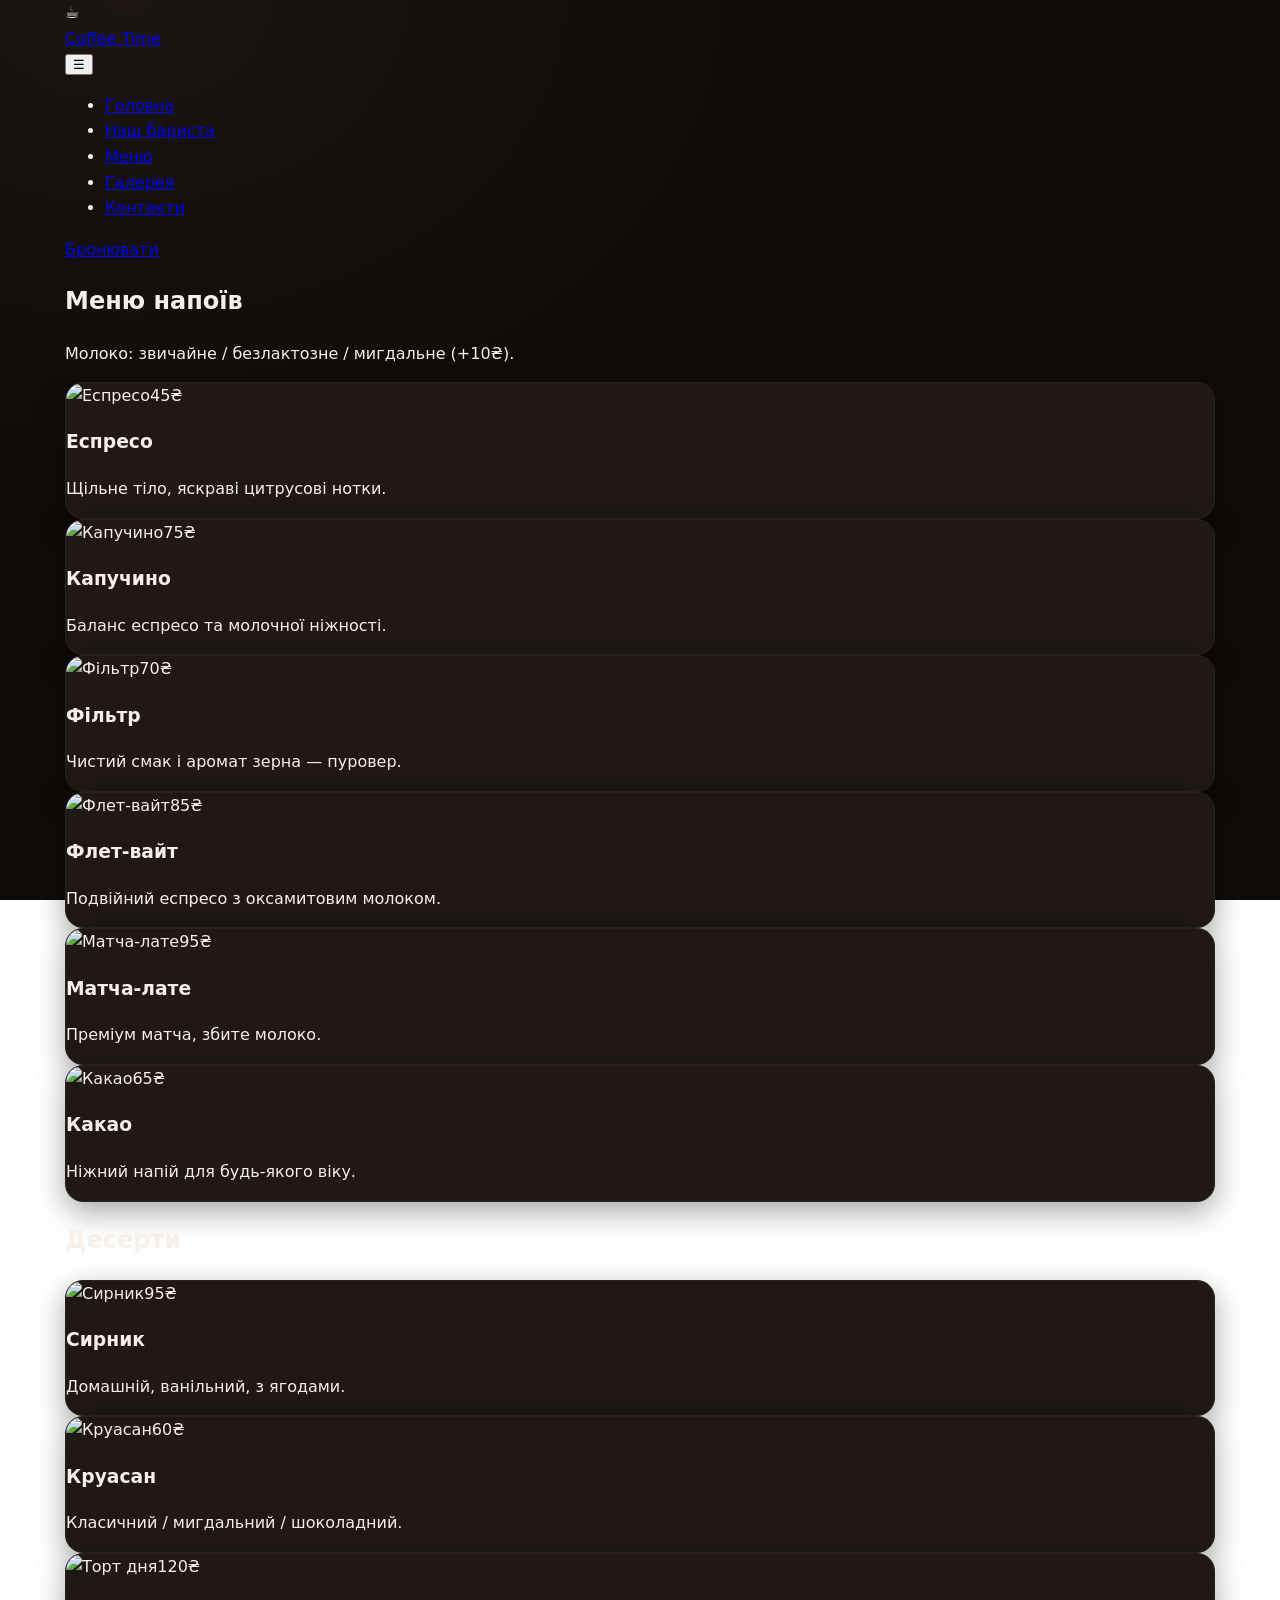
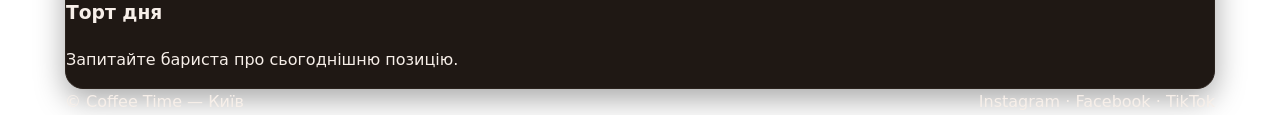
==== menu.html @ 23f6fd4e "Add menu.html for Coffee Time website" ====
<!DOCTYPE html>
<html lang="uk">
<head>
  <meta charset="utf-8" />
  <meta name="viewport" content="width=device-width, initial-scale=1" />
  <title>Меню — Coffee Time</title>
  <link rel="stylesheet" href="styles.css" />
</head>
<body>
  <header>
  <div class="container nav">
    <div class="brand">
      <div class="brand-badge" aria-hidden="true">☕</div>
      <a href="index.html" aria-label="На головну">Coffee Time</a>
    </div>
    <nav aria-label="Навігація">
      <button class="burger" aria-expanded="false" aria-controls="menu">☰</button>
      <ul id="menu">
        <li><a href="index.html">Головна</a></li>
        <li><a href="barista.html">Наш бариста</a></li>
        <li><a href="menu.html">Меню</a></li>
        <li><a href="gallery.html">Галерея</a></li>
        <li><a href="contact.html">Контакти</a></li>
      </ul>
    </nav>
    <a class="cta" href="contact.html">Бронювати</a>
  </div>
</header>

  <section class="container">
    <h2 class="section-title">Меню напоїв</h2>
    <p class="muted">Молоко: звичайне / безлактозне / мигдальне (+10₴).</p>
    <div class="grid menu-grid">
      <article class="card">
        <div class="thumb"><img src="https://images.unsplash.com/photo-1518057111178-44a106bad636?q=80&w=1200&auto=format&fit=crop" alt="Еспресо"><span class="price">45₴</span></div>
        <div class="card-body"><h3>Еспресо</h3><p class="muted">Щільне тіло, яскраві цитрусові нотки.</p></div>
      </article>
      <article class="card">
        <div class="thumb"><img src="https://images.unsplash.com/photo-1498804103079-a6351b050096?q=80&w=1200&auto=format&fit=crop" alt="Капучино"><span class="price">75₴</span></div>
        <div class="card-body"><h3>Капучино</h3><p class="muted">Баланс еспресо та молочної ніжності.</p></div>
      </article>
      <article class="card">
        <div class="thumb"><img src="https://images.unsplash.com/photo-1511920170033-f8396924c348?q=80&w=1200&auto=format&fit=crop" alt="Фільтр"><span class="price">70₴</span></div>
        <div class="card-body"><h3>Фільтр</h3><p class="muted">Чистий смак і аромат зерна — пуровер.</p></div>
      </article>
      <article class="card">
        <div class="thumb"><img src="https://images.unsplash.com/photo-1523986371872-9d3ba2e2f642?q=80&w=1200&auto=format&fit=crop" alt="Флет-вайт"><span class="price">85₴</span></div>
        <div class="card-body"><h3>Флет-вайт</h3><p class="muted">Подвійний еспресо з оксамитовим молоком.</p></div>
      </article>
      <article class="card">
        <div class="thumb"><img src="https://images.unsplash.com/photo-1432107294469-414527cb5c65?q=80&w=1200&auto=format&fit=crop" alt="Матча-лате"><span class="price">95₴</span></div>
        <div class="card-body"><h3>Матча-лате</h3><p class="muted">Преміум матча, збите молоко.</p></div>
      </article>
      <article class="card">
        <div class="thumb"><img src="https://images.unsplash.com/photo-1541167760496-1628856ab772?q=80&w=1200&auto=format&fit=crop" alt="Какао"><span class="price">65₴</span></div>
        <div class="card-body"><h3>Какао</h3><p class="muted">Ніжний напій для будь-якого віку.</p></div>
      </article>
    </div>
  </section>

  <section class="container">
    <h2 class="section-title">Десерти</h2>
    <div class="grid menu-grid">
      <article class="card">
        <div class="thumb"><img src="https://images.unsplash.com/photo-1523986371872-9d3ba2e2f642?q=80&w=1200&auto=format&fit=crop" alt="Сирник"><span class="price">95₴</span></div>
        <div class="card-body"><h3>Сирник</h3><p class="muted">Домашній, ванільний, з ягодами.</p></div>
      </article>
      <article class="card">
        <div class="thumb"><img src="https://images.unsplash.com/photo-1536164261511-3a17e671d380?q=80&w=1200&auto=format&fit=crop" alt="Круасан"><span class="price">60₴</span></div>
        <div class="card-body"><h3>Круасан</h3><p class="muted">Класичний / мигдальний / шоколадний.</p></div>
      </article>
      <article class="card">
        <div class="thumb"><img src="https://images.unsplash.com/photo-1544025162-d76694265947?q=80&w=1200&auto=format&fit=crop" alt="Торт дня"><span class="price">120₴</span></div>
        <div class="card-body"><h3>Торт дня</h3><p class="muted">Запитайте бариста про сьогоднішню позицію.</p></div>
      </article>
    </div>
  </section>

  <footer>
  <div class="container" style="display:flex;justify-content:space-between;align-items:center;gap:12px;flex-wrap:wrap">
    <div>© <span class="year"></span> Coffee Time — Київ</div>
    <div class="muted">Instagram · Facebook · TikTok</div>
  </div>
</footer>
<script src="script.js"></script>

</body>
</html>
---- styles.css ----
/* Fonts (system stack for speed) */
:root{
  --bg:#0f0b09;
  --bg-alt:#17110e;
  --card:#1f1814;
  --ink:#f7efe9;
  --ink-dim:#e1d6cf;
  --accent:#c68a54;
  --accent-2:#a86c3b;
  --shadow: 0 10px 30px rgba(0,0,0,.35);
  --radius: 18px;
  --radius-sm: 12px;
  --max: 1150px;
}

* { box-sizing: border-box; }
html { scroll-behavior: smooth; }
body {
  margin: 0;
  background: radial-gradient(1100px 800px at 10% 0%, #1c1511 0%, #0f0b09 60%) fixed;
  color: var(--ink);
  font: 16px/1.6 ui-sans-serif, system-ui, -apple-system, Segoe UI, Roboto, "Helvetica Neue", Arial, "Apple Color Emoji","Segoe UI Emoji";
}

/* Utilities */
.container { width: min(100% - 2rem, var(--max)); margin-inline: auto; }
.section { padding: 84px 0; }
.section--alt { background: linear-gradient(180deg, rgba(255,255,255,.02), rgba(0,0,0,.08)); }
.section__title { margin: 0 0 10px; font-size: clamp(26px, 4vw, 40px); }
.section__subtitle { margin: 0 0 28px; color: var(--ink-dim); }

.grid-2 { display: grid; gap: 28px; grid-template-columns: 1.2fr .8fr; }
.grid-3 { display: grid; gap: 20px; grid-template-columns: repeat(3, 1fr); }
@media (max-width: 900px){
  .grid-2 { grid-template-columns: 1fr; }
  .grid-3 { grid-template-columns: 1fr 1fr; }
}
@media (max-width: 600px){
  .grid-3 { grid-template-columns: 1fr; }
}

.card {
  background: var(--card);
  border: 1px solid #2a221d;
  border-radius: var(--radius);
  box-shadow: var(--shadow);
  overflow: hidden;
}
.card--photo img { width: 100%; height: 100%; display: block; object-fit: cover; border-radius: var(--radius); }

/* Header / Nav */
.header {
  position: sticky; top: 0; z-index: 50;
  backdrop-filter: saturate(140%) blur(10px);
  background: rgba(20,14,11,.65);
  border-bottom: 1px solid #2a221d;
}
.header__inner { display: flex; align-items: center; justify-content: space-between; padding: 14px 0; }

.logo { color: var(--ink); text-decoration: none; font-weight: 800; letter-spacing: .4px; font-size: 20px; }
.logo span { color: var(--accent); }

.nav__toggle{
  display: none; background: transparent; border: 0; cursor: pointer; padding: 8px;
}
.nav__bar{ display:block; width:26px; height:2px; background: var(--ink); margin:6px 0; border-radius:2px; }

.nav__list { display: flex; gap: 16px; list-style: none; margin: 0; padding: 0; }
.nav__link {
  color: var(--ink); text-decoration: none; padding: 10px 12px; border-radius: 10px;
}
.nav__link:hover{ background: rgba(255,255,255,.06); }

@media (max-width: 860px){
  .nav__toggle{ display:block; }
  .nav__list{
    position: absolute; right: 1rem; top: 60px; width: min(92vw, 380px);
    background: var(--bg-alt); border:1px solid #2a221d; border-radius: var(--radius);
    padding: 10px; display: grid; gap: 6px; transform-origin: top right;
    opacity: 0; pointer-events: none; transform: scale(.96) translateY(-6px);
    transition: .25s ease;
  }
  .nav.open .nav__list{ opacity:1; pointer-events:auto; transform: none; }
}

/* Hero */
.hero { padding: 110px 0 70px; }
.hero__inner{
  display:grid; grid-template-columns: 1.1fr .9fr; gap: 30px; align-items: center;
}
.hero__title{ margin:0 0 8px; font-size: clamp(40px, 6vw, 64px); line-height: 1.05; }
.hero__subtitle{ margin:0 0 14px; font-size: clamp(18px, 3.5vw, 26px); color: var(--accent); font-weight: 700; }
.hero__lead{ color: var(--ink-dim); margin: 0 0 22px; max-width: 48ch; }
.hero__cta{ display:flex; gap:12px; flex-wrap: wrap; }
.hero__image img{
  width:100%; height:100%; min-height: 280px; border-radius: var(--radius);
  object-fit: cover; filter: saturate(105%) contrast(102%);
  box-shadow: var(--shadow);
}
@media (max-width: 900px){
  .hero__inner{ grid-template-columns: 1fr; }
}

/* Buttons */
.btn{
  display:inline-flex; align-items:center; justify-content:center; gap:8px;
  padding: 12px 18px; border-radius: 999px; text-decoration: none; font-weight: 700; letter-spacing: .2px;
  border: 1px solid transparent; transition: .25s ease; cursor: pointer;
}
.btn--primary{ background: linear-gradient(180deg, var(--accent), var(--accent-2)); color: #180f0b; }
.btn--primary:hover{ filter: brightness(1.05); transform: translateY(-1px); }
.btn--ghost{ background: transparent; color: var(--ink); border-color: #3a2f28; }
.btn--ghost:hover{ background: rgba(255,255,255,.06); }

/* About */
.checks{
  display:grid; gap: 8px; padding-left: 0; list-style: none; margin: 18px 0 0;
}
.checks li{
  padding-left: 28px; position: relative;
}
.checks li::before{
  content: "✓"; position: absolute; left: 0; top: 0; color: var(--accent);
}

/* Menu */
.menu__card{
  background: var(--card); border: 1px solid #2a221d; padding: 18px; border-radius: var(--radius-sm);
  transition: transform .2s ease, box-shadow .2s ease;
}
.menu__card h3{ margin: 0 0 8px; font-size: 20px; }
.menu__card p{ margin: 0 0 14px; color: var(--ink-dim); }
.menu__card .price{ font-weight: 800; color: var(--accent); }
.menu__card:hover{ transform: translateY(-4px); box-shadow: var(--shadow); }

/* Gallery */
.gallery{
  display:grid; gap: 14px; grid-template-columns: repeat(3, 1fr);
}
.gallery img{
  width: 100%; height: 260px; object-fit: cover; border-radius: 14px; border:1px solid #2a221d;
  transition: transform .25s ease;
}
.gallery img:hover{ transform: scale(1.02); }

/* Reviews */
.reviews{ display:grid; gap: 16px; grid-template-columns: repeat(3,1fr); }
.review{
  background: var(--card); border: 1px solid #2a221d; border-radius: var(--radius-sm); padding: 18px;
}
.review p{ margin: 0 0 10px; }
.review cite{ color: var(--ink-dim); font-style: normal; font-weight: 600; }
@media (max-width: 900px){
  .reviews{ grid-template-columns: 1fr; }
}

/* Contact / Form / Map */
.form{ margin-top: 14px; }
.form__row{ display:grid; gap: 8px; margin-bottom: 14px; }
.form__row input, .form__row textarea{
  width: 100%; padding: 12px 14px; border-radius: 12px; border:1px solid #3a2f28; background: #120d0a; color: var(--ink);
}
.form__row input:focus, .form__row textarea:focus{ outline: 2px solid var(--accent); border-color: transparent; }
.form__status{ margin-top: 10px; min-height: 22px; color: var(--accent); font-weight: 700; }

.map iframe{
  width: 100%; height: 330px; border: 0; display: block; border-radius: var(--radius);
}

/* Footer */
.footer{ padding: 26px 0; border-top: 1px solid #2a221d; background: rgba(0,0,0,.25); }
.footer__inner{ display:flex; align-items:center; justify-content: space-between; gap: 16px; }
.footer p{ margin: 0; color: var(--ink-dim); }
.to-top{
  display:inline-flex; width:40px; height:40px; align-items:center; justify-content:center;
  border-radius: 999px; border:1px solid #3a2f28; color: var(--ink); text-decoration: none;
}
.to-top:hover{ background: rgba(255,255,255,.06); }

/* Links */
.link{ color: var(--ink); text-underline-offset: 3px; }
.link:hover{ color: var(--accent); }

/* Reveal on scroll */
.reveal{ opacity: 0; transform: translateY(12px); transition: opacity .6s ease, transform .6s ease; }
.reveal.is-visible{ opacity: 1; transform: none; }
@media (prefers-reduced-motion: reduce){
  .reveal{ opacity: 1 !important; transform: none !important; }
}

/* Notes */
.note{ margin-top: 10px; color: var(--ink-dim); font-size: 14px; }
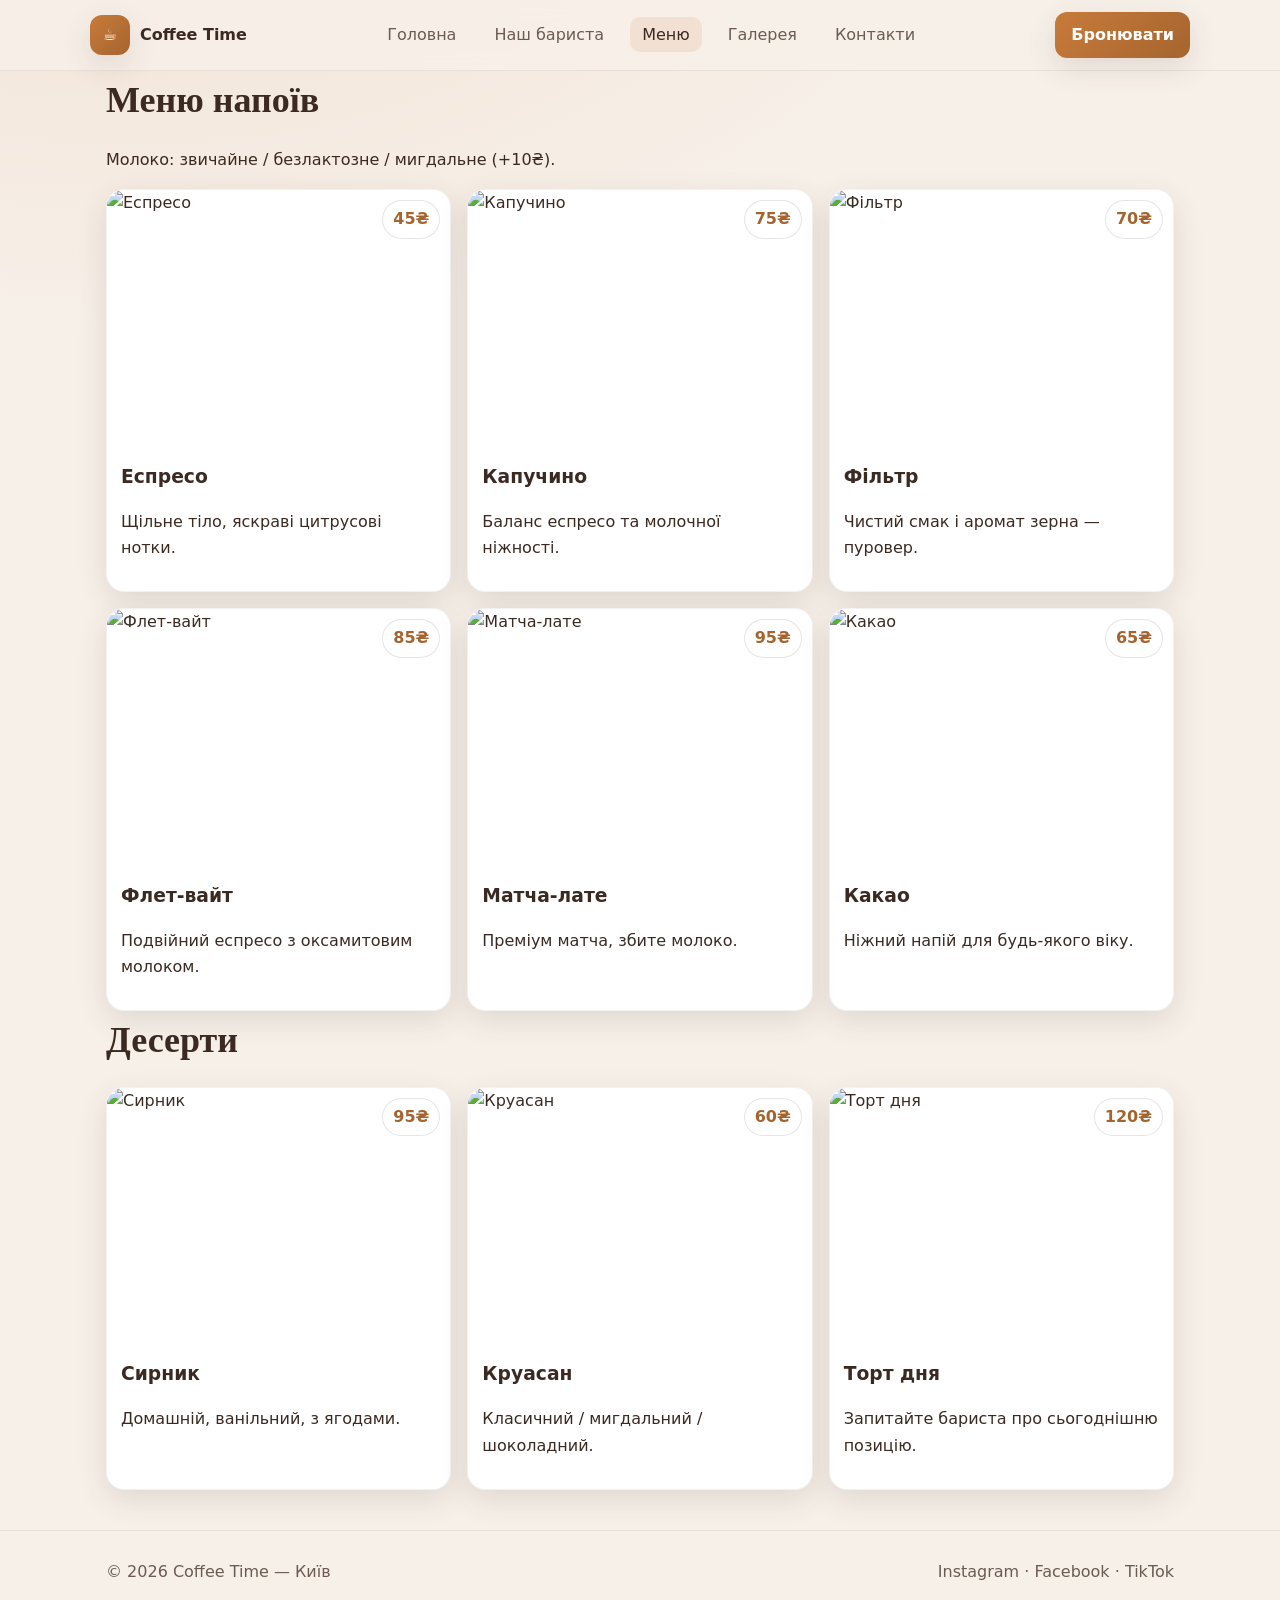
==== commit 0410f3a1: "Add files via upload" ====
--- a/menu.html
+++ b/menu.html
@@ -7,7 +7,8 @@
   <link rel="stylesheet" href="styles.css" />
 </head>
 <body>
-  <header>
+
+<header>
   <div class="container nav">
     <div class="brand">
       <div class="brand-badge" aria-hidden="true">☕</div>
@@ -45,15 +46,15 @@
       </article>
       <article class="card">
         <div class="thumb"><img src="https://images.unsplash.com/photo-1523986371872-9d3ba2e2f642?q=80&w=1200&auto=format&fit=crop" alt="Флет-вайт"><span class="price">85₴</span></div>
-        <div class="card-body"><h3>Флет-вайт</h3><p class="muted">Подвійний еспресо з оксамитовим молоком.</p></div>
+        <div class="card-body"><h3>Флет‑вайт</h3><p class="muted">Подвійний еспресо з оксамитовим молоком.</p></div>
       </article>
       <article class="card">
         <div class="thumb"><img src="https://images.unsplash.com/photo-1432107294469-414527cb5c65?q=80&w=1200&auto=format&fit=crop" alt="Матча-лате"><span class="price">95₴</span></div>
-        <div class="card-body"><h3>Матча-лате</h3><p class="muted">Преміум матча, збите молоко.</p></div>
+        <div class="card-body"><h3>Матча‑лате</h3><p class="muted">Преміум матча, збите молоко.</p></div>
       </article>
       <article class="card">
         <div class="thumb"><img src="https://images.unsplash.com/photo-1541167760496-1628856ab772?q=80&w=1200&auto=format&fit=crop" alt="Какао"><span class="price">65₴</span></div>
-        <div class="card-body"><h3>Какао</h3><p class="muted">Ніжний напій для будь-якого віку.</p></div>
+        <div class="card-body"><h3>Какао</h3><p class="muted">Ніжний напій для будь‑якого віку.</p></div>
       </article>
     </div>
   </section>
@@ -76,7 +77,8 @@
     </div>
   </section>
 
-  <footer>
+
+<footer>
   <div class="container" style="display:flex;justify-content:space-between;align-items:center;gap:12px;flex-wrap:wrap">
     <div>© <span class="year"></span> Coffee Time — Київ</div>
     <div class="muted">Instagram · Facebook · TikTok</div>
--- a/styles.css
+++ b/styles.css
@@ -1,192 +1,99 @@
-/* Fonts (system stack for speed) */
 :root{
-  --bg:#0f0b09;
-  --bg-alt:#17110e;
-  --card:#1f1814;
-  --ink:#f7efe9;
-  --ink-dim:#e1d6cf;
-  --accent:#c68a54;
-  --accent-2:#a86c3b;
-  --shadow: 0 10px 30px rgba(0,0,0,.35);
-  --radius: 18px;
-  --radius-sm: 12px;
-  --max: 1150px;
+  --bg:#f7f0e9;
+  --paper:#ffffff;
+  --text:#3b2a22;
+  --muted:#6b5b53;
+  --brand:#c87b3a; /* latte */
+  --brand-2:#a5642f;
+  --accent:#2e7d32;
+  --shadow:0 10px 30px rgba(59,42,34,.12);
+  --radius:18px;
+  --maxw:1100px;
 }
+*{box-sizing:border-box}
+html{scroll-behavior:smooth}
+body{
+  margin:0;background:radial-gradient(900px 500px at 10% -10%, rgba(200,123,58,.12), transparent) var(--bg);
+  color:var(--text);font-family:Inter, system-ui, -apple-system, Segoe UI, Roboto, Arial;
+  line-height:1.65;
+}
+a{color:inherit;text-decoration:none}
+img{max-width:100%;display:block;height:auto}
+.container{max-width:var(--maxw);margin:0 auto;padding:0 16px}
+/* Header */
+header{
+  position:sticky;top:0;z-index:30;
+  background:rgba(247,240,233,.85);
+  border-bottom:1px solid rgba(59,42,34,.08);
+  backdrop-filter:saturate(1.1) blur(8px);
+}
+.nav{display:flex;align-items:center;justify-content:space-between;gap:12px;padding:12px 0}
+.brand{display:flex;align-items:center;gap:10px;font-weight:800}
+.brand-badge{width:40px;height:40px;border-radius:12px;background:linear-gradient(135deg,var(--brand),var(--brand-2));display:grid;place-items:center;color:#fff;box-shadow:var(--shadow)}
+nav ul{display:flex;list-style:none;gap:14px;margin:0;padding:0}
+nav a{padding:8px 12px;border-radius:10px;color:var(--muted)}
+nav a:hover, nav a.active{background:rgba(200,123,58,.12);color:var(--text)}
+.burger{display:none;background:none;border:none;font-size:22px;color:var(--text)}
+.cta{padding:10px 16px;border-radius:12px;background:linear-gradient(135deg,var(--brand),var(--brand-2));color:#fff;font-weight:700;border:none;cursor:pointer;box-shadow:var(--shadow);transition:transform .15s ease}
+.cta:active{transform:translateY(1px)}
 
-* { box-sizing: border-box; }
-html { scroll-behavior: smooth; }
-body {
-  margin: 0;
-  background: radial-gradient(1100px 800px at 10% 0%, #1c1511 0%, #0f0b09 60%) fixed;
-  color: var(--ink);
-  font: 16px/1.6 ui-sans-serif, system-ui, -apple-system, Segoe UI, Roboto, "Helvetica Neue", Arial, "Apple Color Emoji","Segoe UI Emoji";
-}
-
-/* Utilities */
-.container { width: min(100% - 2rem, var(--max)); margin-inline: auto; }
-.section { padding: 84px 0; }
-.section--alt { background: linear-gradient(180deg, rgba(255,255,255,.02), rgba(0,0,0,.08)); }
-.section__title { margin: 0 0 10px; font-size: clamp(26px, 4vw, 40px); }
-.section__subtitle { margin: 0 0 28px; color: var(--ink-dim); }
-
-.grid-2 { display: grid; gap: 28px; grid-template-columns: 1.2fr .8fr; }
-.grid-3 { display: grid; gap: 20px; grid-template-columns: repeat(3, 1fr); }
-@media (max-width: 900px){
-  .grid-2 { grid-template-columns: 1fr; }
-  .grid-3 { grid-template-columns: 1fr 1fr; }
-}
-@media (max-width: 600px){
-  .grid-3 { grid-template-columns: 1fr; }
-}
-
-.card {
-  background: var(--card);
-  border: 1px solid #2a221d;
-  border-radius: var(--radius);
-  box-shadow: var(--shadow);
-  overflow: hidden;
-}
-.card--photo img { width: 100%; height: 100%; display: block; object-fit: cover; border-radius: var(--radius); }
-
-/* Header / Nav */
-.header {
-  position: sticky; top: 0; z-index: 50;
-  backdrop-filter: saturate(140%) blur(10px);
-  background: rgba(20,14,11,.65);
-  border-bottom: 1px solid #2a221d;
-}
-.header__inner { display: flex; align-items: center; justify-content: space-between; padding: 14px 0; }
-
-.logo { color: var(--ink); text-decoration: none; font-weight: 800; letter-spacing: .4px; font-size: 20px; }
-.logo span { color: var(--accent); }
-
-.nav__toggle{
-  display: none; background: transparent; border: 0; cursor: pointer; padding: 8px;
-}
-.nav__bar{ display:block; width:26px; height:2px; background: var(--ink); margin:6px 0; border-radius:2px; }
-
-.nav__list { display: flex; gap: 16px; list-style: none; margin: 0; padding: 0; }
-.nav__link {
-  color: var(--ink); text-decoration: none; padding: 10px 12px; border-radius: 10px;
-}
-.nav__link:hover{ background: rgba(255,255,255,.06); }
-
-@media (max-width: 860px){
-  .nav__toggle{ display:block; }
-  .nav__list{
-    position: absolute; right: 1rem; top: 60px; width: min(92vw, 380px);
-    background: var(--bg-alt); border:1px solid #2a221d; border-radius: var(--radius);
-    padding: 10px; display: grid; gap: 6px; transform-origin: top right;
-    opacity: 0; pointer-events: none; transform: scale(.96) translateY(-6px);
-    transition: .25s ease;
-  }
-  .nav.open .nav__list{ opacity:1; pointer-events:auto; transform: none; }
-}
+/* Footer */
+footer{margin-top:40px;padding:28px 0;color:var(--muted);border-top:1px solid rgba(59,42,34,.08)}
 
 /* Hero */
-.hero { padding: 110px 0 70px; }
-.hero__inner{
-  display:grid; grid-template-columns: 1.1fr .9fr; gap: 30px; align-items: center;
-}
-.hero__title{ margin:0 0 8px; font-size: clamp(40px, 6vw, 64px); line-height: 1.05; }
-.hero__subtitle{ margin:0 0 14px; font-size: clamp(18px, 3.5vw, 26px); color: var(--accent); font-weight: 700; }
-.hero__lead{ color: var(--ink-dim); margin: 0 0 22px; max-width: 48ch; }
-.hero__cta{ display:flex; gap:12px; flex-wrap: wrap; }
-.hero__image img{
-  width:100%; height:100%; min-height: 280px; border-radius: var(--radius);
-  object-fit: cover; filter: saturate(105%) contrast(102%);
-  box-shadow: var(--shadow);
-}
-@media (max-width: 900px){
-  .hero__inner{ grid-template-columns: 1fr; }
-}
+.hero{padding:64px 0 24px}
+.hero-grid{display:grid;grid-template-columns:1.1fr .9fr;gap:24px;align-items:center}
+.kicker{letter-spacing:.14em;text-transform:uppercase;color:var(--brand);font-weight:800;font-size:.85rem}
+h1{font-family:'Playfair Display',serif;font-weight:800;line-height:1.1;margin:10px 0 12px;font-size:clamp(32px,5vw,56px)}
+.lead{color:var(--muted);font-size:clamp(16px,2.2vw,18px)}
 
-/* Buttons */
-.btn{
-  display:inline-flex; align-items:center; justify-content:center; gap:8px;
-  padding: 12px 18px; border-radius: 999px; text-decoration: none; font-weight: 700; letter-spacing: .2px;
-  border: 1px solid transparent; transition: .25s ease; cursor: pointer;
-}
-.btn--primary{ background: linear-gradient(180deg, var(--accent), var(--accent-2)); color: #180f0b; }
-.btn--primary:hover{ filter: brightness(1.05); transform: translateY(-1px); }
-.btn--ghost{ background: transparent; color: var(--ink); border-color: #3a2f28; }
-.btn--ghost:hover{ background: rgba(255,255,255,.06); }
-
-/* About */
-.checks{
-  display:grid; gap: 8px; padding-left: 0; list-style: none; margin: 18px 0 0;
-}
-.checks li{
-  padding-left: 28px; position: relative;
-}
-.checks li::before{
-  content: "✓"; position: absolute; left: 0; top: 0; color: var(--accent);
-}
-
-/* Menu */
-.menu__card{
-  background: var(--card); border: 1px solid #2a221d; padding: 18px; border-radius: var(--radius-sm);
-  transition: transform .2s ease, box-shadow .2s ease;
-}
-.menu__card h3{ margin: 0 0 8px; font-size: 20px; }
-.menu__card p{ margin: 0 0 14px; color: var(--ink-dim); }
-.menu__card .price{ font-weight: 800; color: var(--accent); }
-.menu__card:hover{ transform: translateY(-4px); box-shadow: var(--shadow); }
+/* Sections & cards */
+section{padding:52px 0}
+.section-title{font-family:'Playfair Display',serif;font-size:clamp(24px,3.5vw,36px);margin:0 0 16px}
+.grid{display:grid;gap:16px}
+.menu-grid{grid-template-columns:repeat(3,1fr)}
+.card{background:var(--paper);border-radius:var(--radius);box-shadow:var(--shadow);border:1px solid rgba(59,42,34,.06);overflow:hidden}
+.card-body{padding:14px}
+.card h3{margin:0 0 6px}
+.thumb{position:relative}
+.thumb img{width:100%;aspect-ratio:4/3;object-fit:cover}
+.price{position:absolute;right:10px;top:10px;background:rgba(255,255,255,.9);border:1px solid rgba(59,42,34,.12);padding:5px 10px;border-radius:999px;font-weight:800;color:var(--brand-2)}
 
 /* Gallery */
-.gallery{
-  display:grid; gap: 14px; grid-template-columns: repeat(3, 1fr);
-}
-.gallery img{
-  width: 100%; height: 260px; object-fit: cover; border-radius: 14px; border:1px solid #2a221d;
-  transition: transform .25s ease;
-}
-.gallery img:hover{ transform: scale(1.02); }
+.gallery{grid-template-columns:repeat(4,1fr)}
+.gallery img{border-radius:14px;aspect-ratio:1/1;object-fit:cover}
 
 /* Reviews */
-.reviews{ display:grid; gap: 16px; grid-template-columns: repeat(3,1fr); }
-.review{
-  background: var(--card); border: 1px solid #2a221d; border-radius: var(--radius-sm); padding: 18px;
+.reviews{grid-template-columns:repeat(3,1fr)}
+.review .stars{color:#ffb300}
+
+/* Contact form */
+form{display:grid;gap:10px}
+input,textarea,select{background:#fff;border:1px solid rgba(59,42,34,.18);border-radius:12px;padding:12px;color:var(--text);font:inherit}
+input:focus,textarea:focus,select:focus{outline:2px solid rgba(200,123,58,.45)}
+.row{display:grid;grid-template-columns:1fr 1fr;gap:10px}
+.status{margin-top:6px;font-size:.95rem}
+
+/* Toast */
+#toast{position:fixed;top:18px;left:50%;transform:translateX(-50%) translateY(-8px);background:var(--accent);color:#fff;padding:12px 22px;border-radius:12px;box-shadow:var(--shadow);opacity:0;pointer-events:none;transition:opacity .4s, transform .4s;z-index:9999}
+#toast.show{opacity:1;transform:translateX(-50%)}
+
+/* Responsive */
+@media (max-width:1000px){
+  .hero-grid{grid-template-columns:1fr}
 }
-.review p{ margin: 0 0 10px; }
-.review cite{ color: var(--ink-dim); font-style: normal; font-weight: 600; }
-@media (max-width: 900px){
-  .reviews{ grid-template-columns: 1fr; }
+@media (max-width:860px){
+  .menu-grid{grid-template-columns:repeat(2,1fr)}
+  .gallery{grid-template-columns:repeat(3,1fr)}
+  .reviews{grid-template-columns:repeat(2,1fr)}
 }
-
-/* Contact / Form / Map */
-.form{ margin-top: 14px; }
-.form__row{ display:grid; gap: 8px; margin-bottom: 14px; }
-.form__row input, .form__row textarea{
-  width: 100%; padding: 12px 14px; border-radius: 12px; border:1px solid #3a2f28; background: #120d0a; color: var(--ink);
+@media (max-width:600px){
+  .burger{display:block}
+  nav ul{position:absolute;left:0;right:0;top:64px;background:rgba(247,240,233,.98);border-bottom:1px solid rgba(59,42,34,.08);display:none;flex-direction:column;gap:0}
+  nav ul.open{display:flex}
+  nav a{padding:14px 16px}
+  .menu-grid{grid-template-columns:1fr}
+  .gallery{grid-template-columns:repeat(2,1fr)}
+  .reviews{grid-template-columns:1fr}
+  .row{grid-template-columns:1fr}
 }
-.form__row input:focus, .form__row textarea:focus{ outline: 2px solid var(--accent); border-color: transparent; }
-.form__status{ margin-top: 10px; min-height: 22px; color: var(--accent); font-weight: 700; }
-
-.map iframe{
-  width: 100%; height: 330px; border: 0; display: block; border-radius: var(--radius);
-}
-
-/* Footer */
-.footer{ padding: 26px 0; border-top: 1px solid #2a221d; background: rgba(0,0,0,.25); }
-.footer__inner{ display:flex; align-items:center; justify-content: space-between; gap: 16px; }
-.footer p{ margin: 0; color: var(--ink-dim); }
-.to-top{
-  display:inline-flex; width:40px; height:40px; align-items:center; justify-content:center;
-  border-radius: 999px; border:1px solid #3a2f28; color: var(--ink); text-decoration: none;
-}
-.to-top:hover{ background: rgba(255,255,255,.06); }
-
-/* Links */
-.link{ color: var(--ink); text-underline-offset: 3px; }
-.link:hover{ color: var(--accent); }
-
-/* Reveal on scroll */
-.reveal{ opacity: 0; transform: translateY(12px); transition: opacity .6s ease, transform .6s ease; }
-.reveal.is-visible{ opacity: 1; transform: none; }
-@media (prefers-reduced-motion: reduce){
-  .reveal{ opacity: 1 !important; transform: none !important; }
-}
-
-/* Notes */
-.note{ margin-top: 10px; color: var(--ink-dim); font-size: 14px; }
